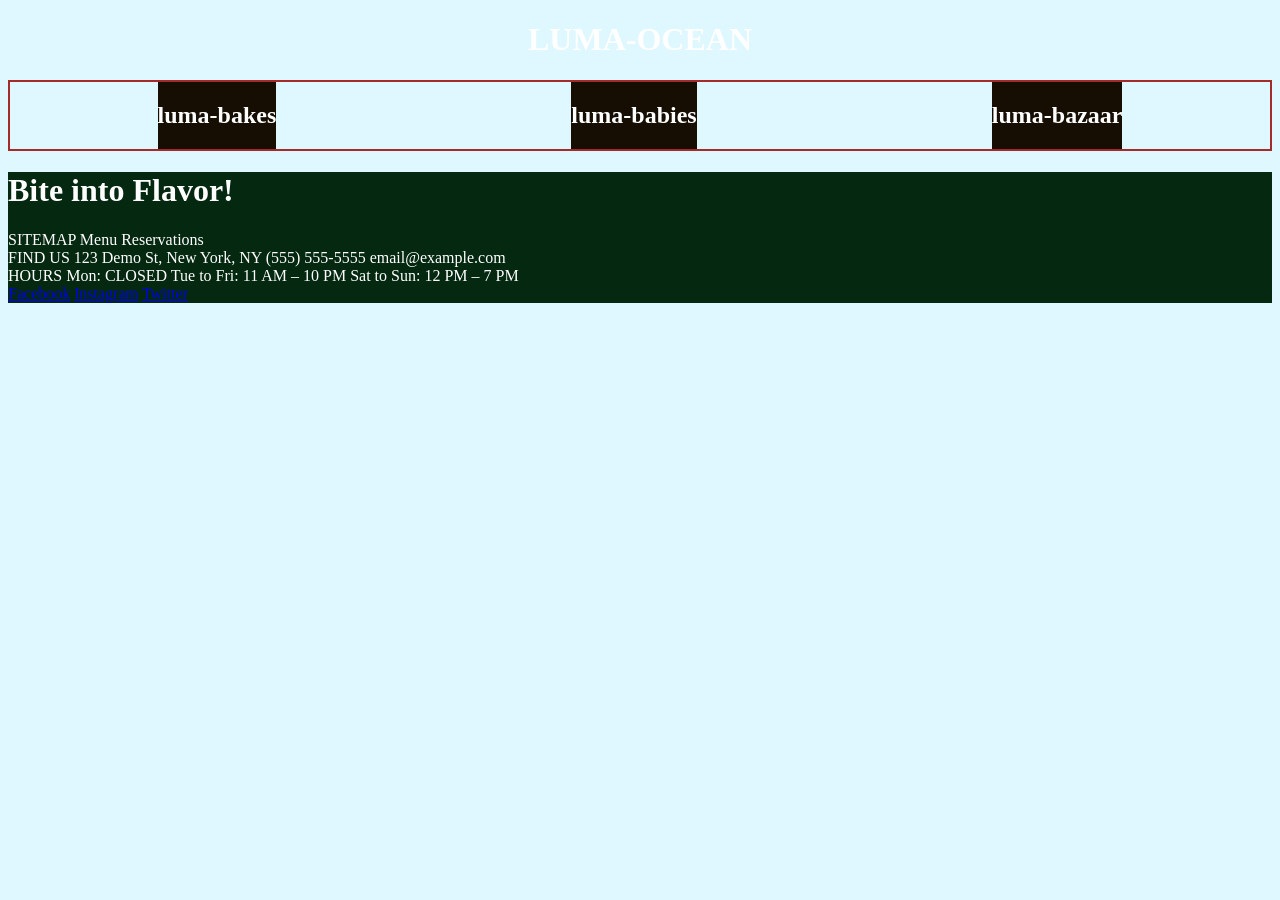
==== indexx.html @ fe594440 "html and css set up" ====
<!DOCTYPE html>
<html lang="en">
<head>
    <meta charset="UTF-8">
    <meta name="viewport" content="width=device-width, initial-scale=1.0">
    <title>Document</title>
    <link rel="stylesheet" href="style.css">
</head>
<body>
    <header>
        <h1>LUMA-OCEAN</h1>
    </header>
    <main>
        <div class="branches-container">
            <div><h2>luma-bakes</h2></div>
            <div><h2>luma-babies</h2></div>
            <div><h2>luma-bazaar </h2></div>
        </div>
    </main>
    <footer>
        <div><h1>Bite into Flavor!</h1></div>
        <div>
            <div>SITEMAP
Menu
Reservations</div>
            <div>FIND US
123 Demo St, New York, NY
(555) 555-5555
email@example.com</div>
            <div>HOURS
Mon: CLOSED
Tue to Fri: 11 AM – 10 PM
Sat to Sun: 12 PM – 7 PM</div>
        </div>
        <div>
            <div>
                <a href="#">Facebook</a>
                <a href="#">Instagram</a>
                <a href="#">Twitter</a>
            </div>
        </div>
    </footer>
</body>
</html>
---- style.css ----
body{
    background-color: #DFF7FF;
    color: #ffffff;
}
main{
    border: 2px solid brown;
}
header{
    text-align: center;
}
.branches-container{
    display: flex;
    justify-content: space-around;
}
.branches-container div{
    background-color: #160D03;
}
footer{
    background-color: #042810;
}
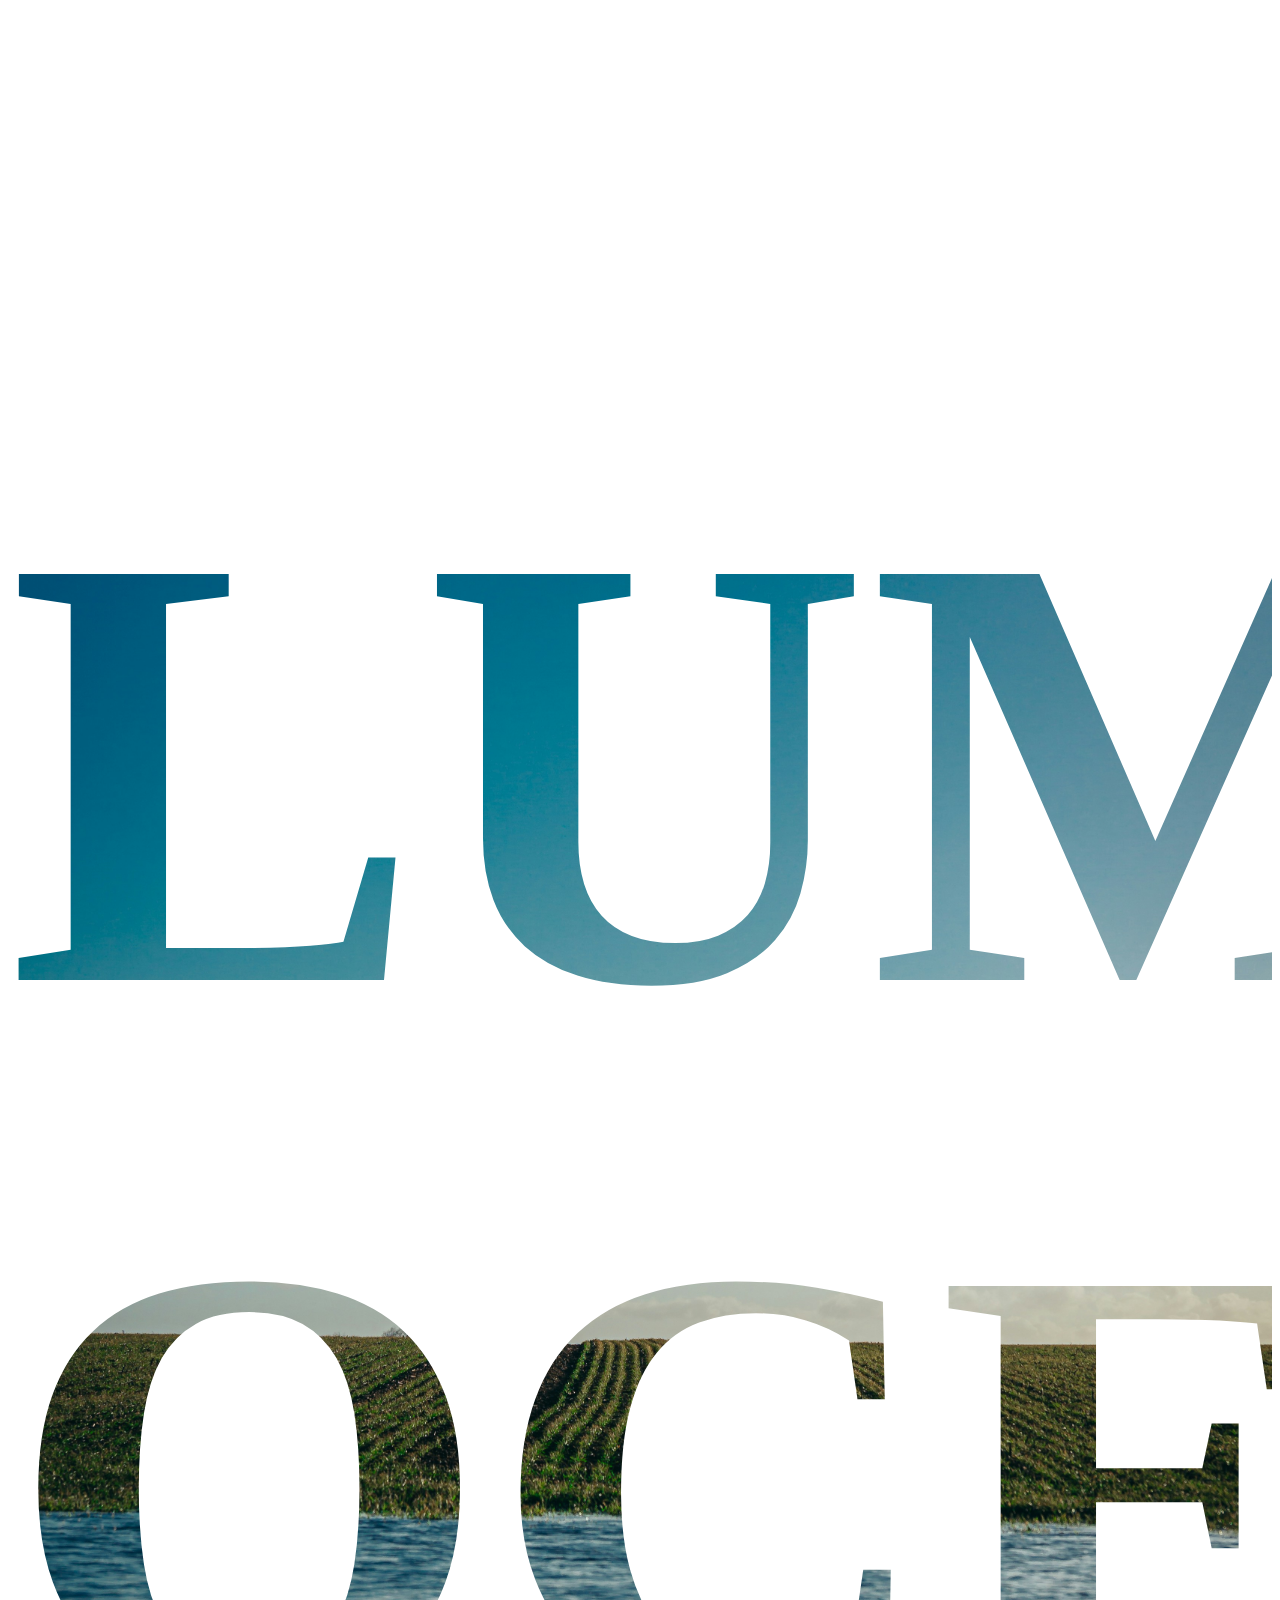
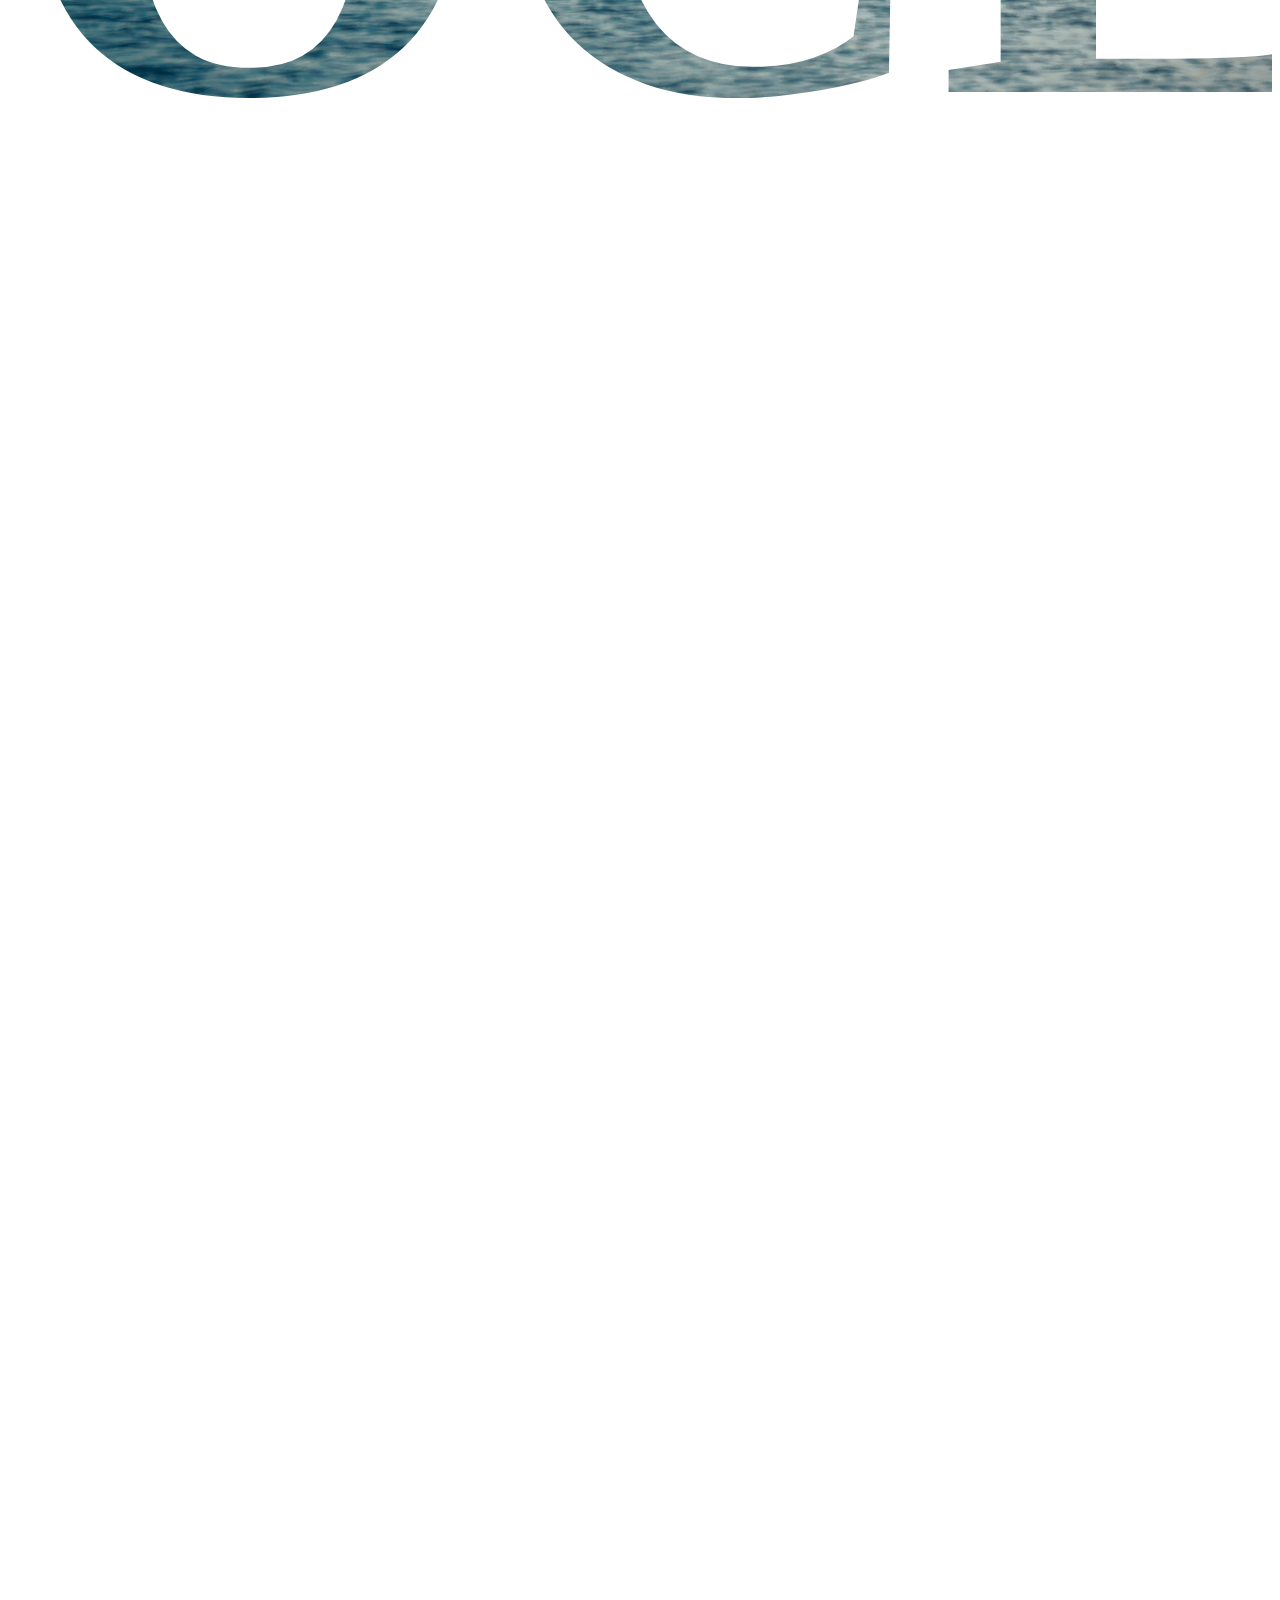
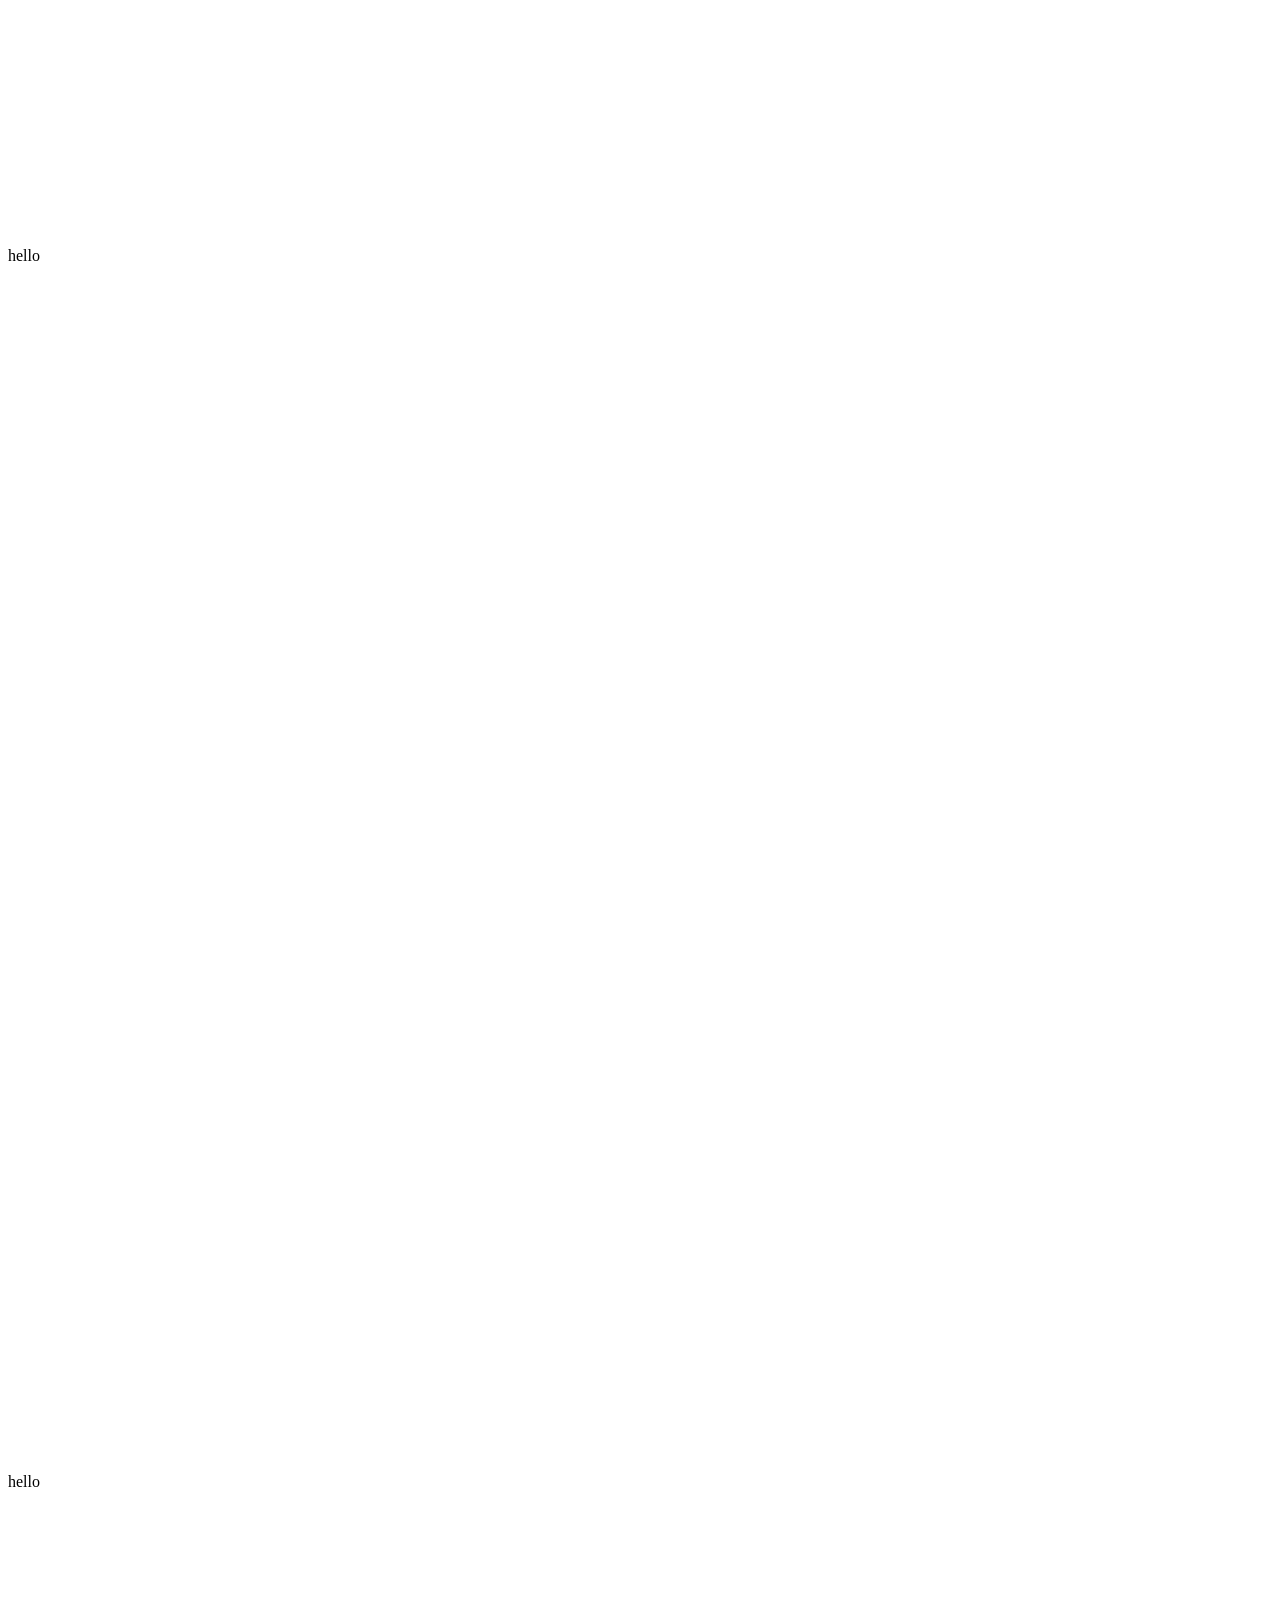
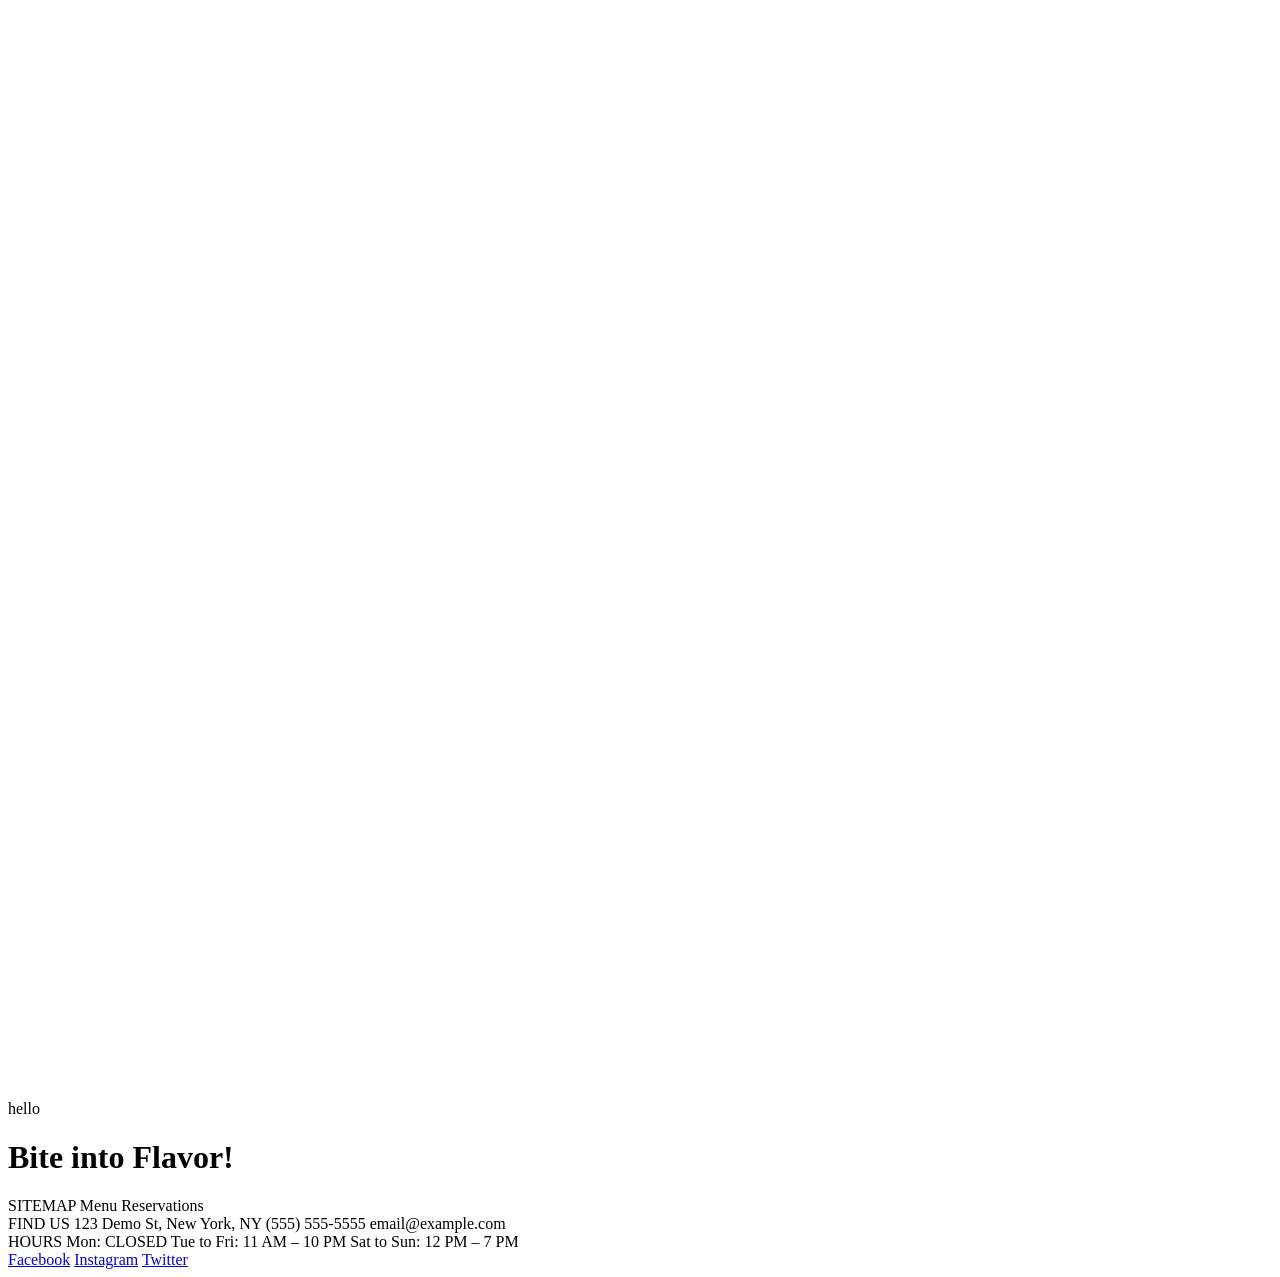
==== commit 588bf26f: "updated" ====
--- a/indexx.html
+++ b/indexx.html
@@ -8,13 +8,13 @@
 </head>
 <body>
     <header>
-        <h1>LUMA-OCEAN</h1>
+        <h1 class="imagetext">LUMA-OCEAN</h1>
     </header>
     <main>
         <div class="branches-container">
-            <div><h2>luma-bakes</h2></div>
-            <div><h2>luma-babies</h2></div>
-            <div><h2>luma-bazaar </h2></div>
+            <div><figure><img src="./assets/images/image-placeholder-bright-website.jpg" alt=""></figure><figcaption>hello</figcaption></div>
+            <div><figure><img src="./assets/images/image-placeholder-bright-website.jpg" alt=""></figure><figcaption>hello</figcaption></div>
+            <div><figure><img src="./assets/images/image-placeholder-bright-website.jpg" alt=""></figure><figcaption>hello</figcaption></div>
         </div>
     </main>
     <footer>
--- a/style.css
+++ b/style.css
@@ -1,13 +1,22 @@
+/* img{
+    width: 100%;
+}
 body{
-    background-color: #DFF7FF;
-    color: #ffffff;
+    background-color: transparent;
 }
 main{
     border: 2px solid brown;
 }
-header{
-    text-align: center;
+.imagetext{
+    display: block;
+    font-size: 100px;
+    background-image: url("./assets/images/luma.jpg") center/ cover no-repeat;
+    -webkit-background-clip: text;
+    background-clip: text;
+    color: transparent;
+    -webkit-text-fill-color: transparent;
 }
+
 .branches-container{
     display: flex;
     justify-content: space-around;
@@ -17,4 +26,17 @@
 }
 footer{
     background-color: #042810;
+} */
+img{
+    width: 100%;
+}
+.imagetext{
+    font-size: 620px;
+    background-image: url("./assets/images/luma.jpg");
+    background-size: cover;
+    background-position: center;
+    background-clip: text;
+    -webkit-background-clip:text;
+    color: transparent;
+    -webkit-text-fill-color: transparent;
 }
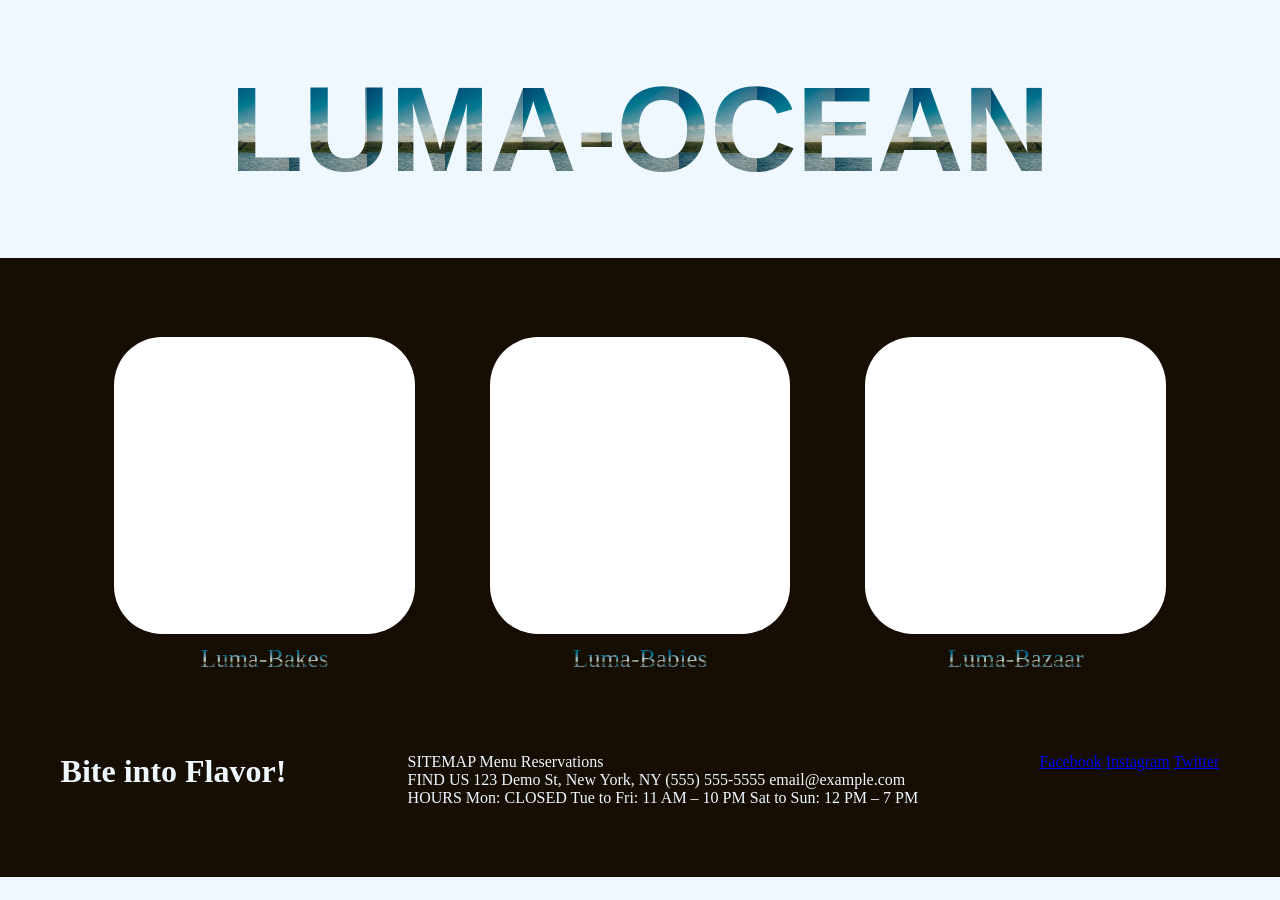
==== commit b50a5c3b: "update" ====
--- a/indexx.html
+++ b/indexx.html
@@ -12,9 +12,9 @@
     </header>
     <main>
         <div class="branches-container">
-            <div><figure><img src="./assets/images/image-placeholder-bright-website.jpg" alt=""></figure><figcaption>hello</figcaption></div>
-            <div><figure><img src="./assets/images/image-placeholder-bright-website.jpg" alt=""></figure><figcaption>hello</figcaption></div>
-            <div><figure><img src="./assets/images/image-placeholder-bright-website.jpg" alt=""></figure><figcaption>hello</figcaption></div>
+            <div><figure><a href=""><img src="./assets/images/image-placeholder-bright-website.jpg" alt=""></a></figure><figcaption>Luma-Bakes</figcaption></div>
+            <div><figure><a href=""><img src="./assets/images/image-placeholder-bright-website.jpg" alt=""></a></figure><figcaption>Luma-Babies</figcaption></div>
+            <div><figure><a href=""><img src="./assets/images/image-placeholder-bright-website.jpg" alt=""></a></figure><figcaption>Luma-Bazaar</figcaption></div>
         </div>
     </main>
     <footer>
--- a/style.css
+++ b/style.css
@@ -17,26 +17,63 @@
     -webkit-text-fill-color: transparent;
 }
 
+*/
+
+*{
+    margin: 0;
+}
+body{
+    background-color: aliceblue;
+}
+main{
+    padding: 6%;
+    background-color: #160D03;
+}
+img{
+    width: 100%;
+    display: block;
+}
+.imagetext{
+    text-align: center;
+    font-family: Arial, Helvetica, sans-serif;
+    font-size: 120px;
+    background-image: url("./assets/images/luma.jpg");
+    background-size: contain;
+    background-position: center;
+    background-clip: text;
+    -webkit-background-clip:text;
+    color: transparent;
+    -webkit-text-fill-color: transparent;
+    margin: 60px 0px;
+}
+figcaption{
+    background-image: url("./assets/images/luma.jpg");
+    background-size: contain;
+    background-position: center;
+    background-clip: text;
+    -webkit-background-clip:text;
+    color: transparent;
+    -webkit-text-fill-color: transparent;
+    text-align: center;
+    font-size: 25px;
+    margin: 9px 3px 3px 3px;
+}
 .branches-container{
     display: flex;
     justify-content: space-around;
 }
 .branches-container div{
-    background-color: #160D03;
+    width: 27%;
+}
+.branches-container figure{
+    border: 2px solid #160D03;
+    border-radius: 50px;
+    overflow: hidden;
 }
 footer{
-    background-color: #042810;
-} */
-img{
-    width: 100%;
-}
-.imagetext{
-    font-size: 620px;
-    background-image: url("./assets/images/luma.jpg");
-    background-size: cover;
-    background-position: center;
-    background-clip: text;
-    -webkit-background-clip:text;
-    color: transparent;
-    -webkit-text-fill-color: transparent;
+    color: aliceblue;
+    background-color: #160D03;
+    display: flex;
+    justify-content: space-around;
+    padding-bottom: 70px;
 }
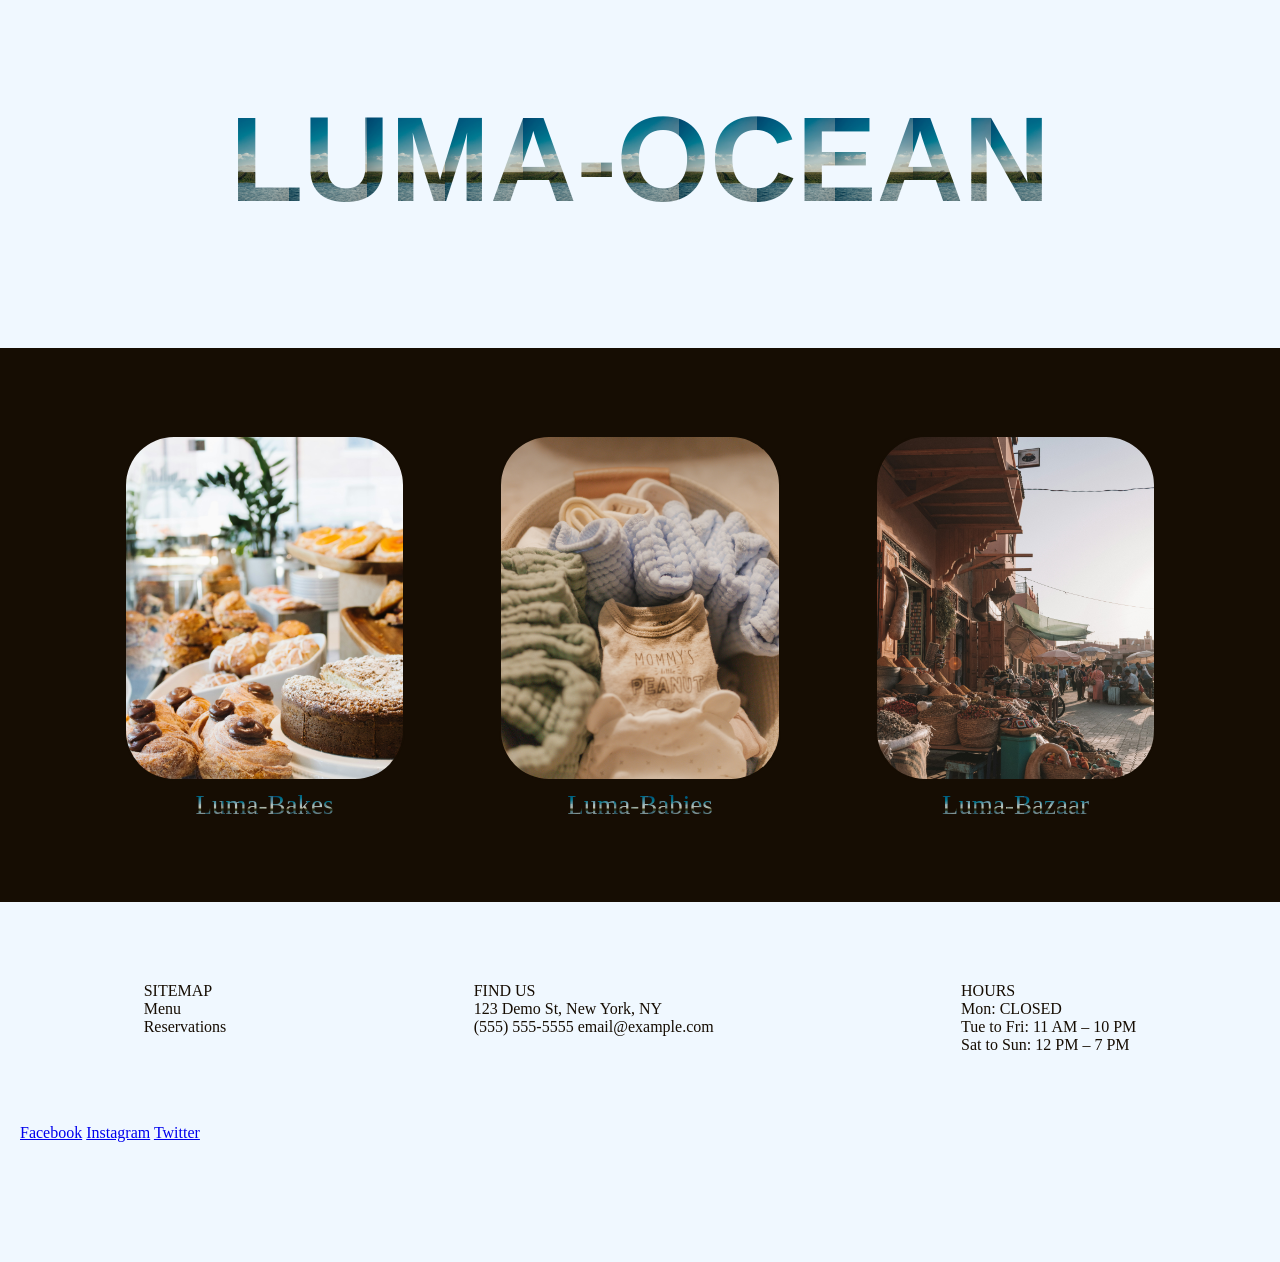
==== commit cf949c16: "updated" ====
--- a/indexx.html
+++ b/indexx.html
@@ -12,25 +12,16 @@
     </header>
     <main>
         <div class="branches-container">
-            <div><figure><a href=""><img src="./assets/images/image-placeholder-bright-website.jpg" alt=""></a></figure><figcaption>Luma-Bakes</figcaption></div>
-            <div><figure><a href=""><img src="./assets/images/image-placeholder-bright-website.jpg" alt=""></a></figure><figcaption>Luma-Babies</figcaption></div>
-            <div><figure><a href=""><img src="./assets/images/image-placeholder-bright-website.jpg" alt=""></a></figure><figcaption>Luma-Bazaar</figcaption></div>
+            <div><figure><a href=""><img src="./assets/images/bakes.jpg" alt=""></a></figure><figcaption>Luma-Bakes</figcaption></div>
+            <div><figure><a href=""><img src="./assets/images/babies.jpg" alt=""></a></figure><figcaption>Luma-Babies</figcaption></div>
+            <div><figure><a href=""><img src="./assets/images/bazaar.jpg" alt=""></a></figure><figcaption>Luma-Bazaar</figcaption></div>
         </div>
     </main>
     <footer>
-        <div><h1>Bite into Flavor!</h1></div>
-        <div>
-            <div>SITEMAP
-Menu
-Reservations</div>
-            <div>FIND US
-123 Demo St, New York, NY
-(555) 555-5555
-email@example.com</div>
-            <div>HOURS
-Mon: CLOSED
-Tue to Fri: 11 AM – 10 PM
-Sat to Sun: 12 PM – 7 PM</div>
+        <div class="footer-info">
+            <div>SITEMAP <br>Menu <br>Reservations</div>
+            <div>FIND US <br>123 Demo St, New York, NY <br>(555) 555-5555 email@example.com</div>
+            <div>HOURS <br>Mon: CLOSED <br>Tue to Fri: 11 AM – 10 PM <br>Sat to Sun: 12 PM – 7 PM</div>
         </div>
         <div>
             <div>
--- a/style.css
+++ b/style.css
@@ -25,6 +25,10 @@
 body{
     background-color: aliceblue;
 }
+header{
+    padding: 20px;
+    margin: 20px;
+}
 main{
     padding: 6%;
     background-color: #160D03;
@@ -44,7 +48,7 @@
     -webkit-background-clip:text;
     color: transparent;
     -webkit-text-fill-color: transparent;
-    margin: 60px 0px;
+    margin: 50px 0px 80px 0px;
 }
 figcaption{
     background-image: url("./assets/images/luma.jpg");
@@ -55,25 +59,31 @@
     color: transparent;
     -webkit-text-fill-color: transparent;
     text-align: center;
-    font-size: 25px;
+    font-size: 27px;
     margin: 9px 3px 3px 3px;
 }
 .branches-container{
     display: flex;
     justify-content: space-around;
+    height: 400px;
 }
 .branches-container div{
-    width: 27%;
+    width: 25%;
+    padding: 10px 0px;
 }
 .branches-container figure{
     border: 2px solid #160D03;
     border-radius: 50px;
     overflow: hidden;
+    height: 90%;
 }
-footer{
-    color: aliceblue;
-    background-color: #160D03;
+.footer-info{
+    color: #160D03;
     display: flex;
     justify-content: space-around;
     padding-bottom: 70px;
+}
+footer{
+    padding: 80px 20px;
+    margin-bottom: 40px;
 }
